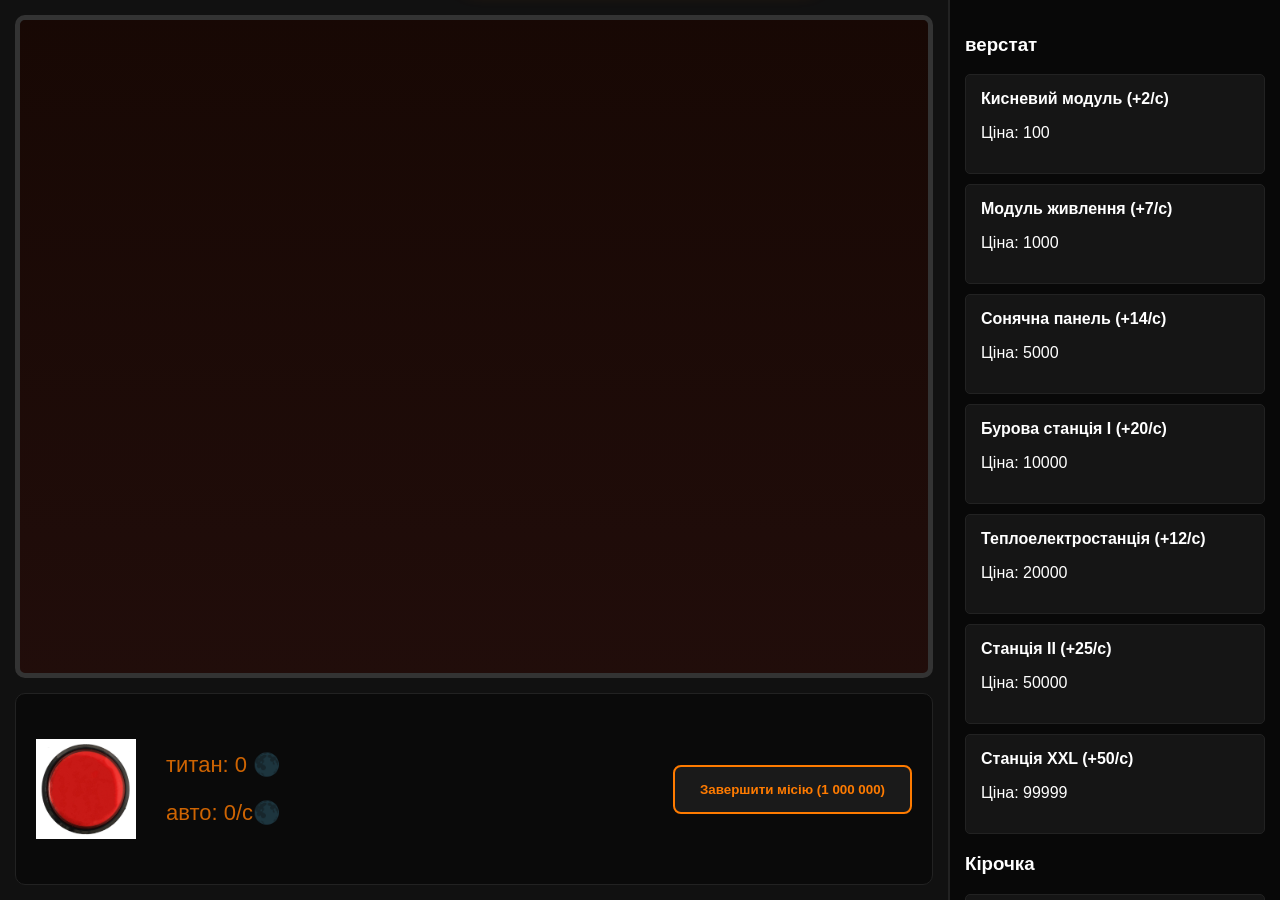
==== index.html @ 33591655 "Add files via upload" ====
<!doctype html>
<html lang="uk">
  <head>
    <meta charset="UTF-8" />
    <title>Mars Clicker</title>
    <link rel="stylesheet" href="src/style.css" />
  </head>
  <body>
    <div class="clicker">
      <div class="game">
        <div class="marsGlass">
          <!-- Відео на фоні -->
          <video autoplay muted loop id="marsVid">
            <source src="assets/videoplayback.mp4" type="video/mp4" />
          </video>
          <div class="marsBaccground"></div>
        </div>

        <div class="panel">
          <img
            src="assets/button-60mm-red-with-led.2.jpg"
            class="clickButton"
          />
          <div class="stats">
            <p>титан: <span class="ores">0</span> 🌑</p>
            <p>авто: <span class="money/s">0</span>/с🌑</p>
          </div>
          <button class="finishMission">Завершити місію (1 000 000)</button>
        </div>
      </div>

      <div class="shops">
        <h3>верстат</h3>
        <div class="shop">
          <b>Кисневий модуль (+2/с)</b>
          <p>Ціна: <span class="price">100</span></p>
        </div>
        <div class="shop">
          <b>Модуль живлення (+7/с)</b>
          <p>Ціна: <span class="price">1000</span></p>
        </div>
        <div class="shop">
          <b>Сонячна панель (+14/с)</b>
          <p>Ціна: <span class="price">5000</span></p>
        </div>
        <div class="shop">
          <b>Бурова станція I (+20/с)</b>
          <p>Ціна: <span class="price">10000</span></p>
        </div>
        <div class="shop">
          <b>Теплоелектростанція (+12/с)</b>
          <p>Ціна: <span class="price">20000</span></p>
        </div>
        <div class="shop">
          <b>Станція II (+25/с)</b>
          <p>Ціна: <span class="price">50000</span></p>
        </div>
        <div class="shop">
          <b>Станція XXL (+50/с)</b>
          <p>Ціна: <span class="price">99999</span></p>
        </div>

        <h3>Кірочка</h3>
        <div class="shop">
          <b>Палка (+2)</b>
          <p>Ціна: <span class="price">150</span></p>
        </div>
        <div class="shop">
          <b>Кірка (+7)</b>
          <p>Ціна: <span class="price">500</span></p>
        </div>
        <div class="shop">
          <b>Непрацюючий бур (+10)</b>
          <p>Ціна: <span class="price">2000</span></p>
        </div>
        <div class="shop">
          <b>Бур (+15)</b>
          <p>Ціна: <span class="price">7000</span></p>
        </div>
        <div class="shop">
          <b>Бур під стероїдами (+25)</b>
          <p>Ціна: <span class="price">13000</span></p>
        </div>
        <div class="shop">
          <b>Костюм КРАБ (+42)</b>
          <p>Ціна: <span class="price">424242</span></p>
        </div>
        <div class="shop">
          <b>Рукавиця нескінченності (+67)</b>
          <p>Ціна: <span class="price">676767</span></p>
        </div>
      </div>
    </div>

    <div id="achievement-box" class="achievement">
      <div class="ach-icon">🏆</div>
      <div class="ach-text">
        <b id="ach-title">Досягнення!</b>
        <p id="ach-desc">Ви щось розблокували.</p>
      </div>
    </div>
    <script src="src/script.js"></script>
  </body>
</html>
---- src/style.css ----
body {
  margin: 0;
  background: #050505;
  color: white;
  font-family: sans-serif;
  overflow: hidden;
}

.clicker {
  display: flex;
  height: 100vh;
}

.game {
  flex: 1;
  display: flex;
  flex-direction: column;
  padding: 15px;
  background: #111;
}

.marsGlass {
  flex: 1;
  border: 5px solid #333;
  border-radius: 10px;
  overflow: hidden;
  position: relative; 
  background: black;
}

#marsVid {
  position: absolute;
  top: 50%;
  left: 50%;
  min-width: 100%;
  min-height: 100%;
  transform: translate(-50%, -50%);
  object-fit: cover;
  z-index: 1;
}

.marsBaccground {
  width: 100%;
  height: 100%;
  /* Напівпрозорий градієнт для ефекту скла */
  background: linear-gradient(rgba(59, 20, 10, 0.4), rgba(165, 65, 52, 0.2));
  position: relative;
  z-index: 2;
  pointer-events: none;
}

.panel {
  height: 150px;
  margin-top: 15px;
  background: #0a0a0a;
  display: flex;
  align-items: center;
  padding: 20px;
  gap: 30px;
  border-radius: 10px;
  border: 1px solid #222;
}

.clickButton {
  width: 100px;
  height: 100px;
  cursor: pointer;
  transition: 0.1s;
}

.stats {
  font-size: 22px;
  color: #ff7b00cc;
}

.finishMission {
  margin-left: auto;
  background: #1a1a1a;
  border: 2px solid #ff7b00;
  color: #ff7b00;
  padding: 15px 25px;
  font-weight: bold;
  border-radius: 8px;
  cursor: pointer;
}

.shops {
  width: 300px;
  background: #080808;
  border-left: 2px solid #222;
  padding: 15px;
  overflow-y: auto;
}

.shop {
  background: #151515;
  padding: 15px;
  margin-bottom: 10px;
  border-radius: 5px;
  border: 1px solid #222;
  cursor: pointer;
}

.shop:hover {
  background: #1c1c1c;
}

.achievement {
  position: fixed;
  top: -120px; 
  left: 50%;
  transform: translateX(-50%);
  background: #1a1a1ae5;
  border: 2px solid #ff7b00;
  border-radius: 12px;
  padding: 15px 25px;
  display: flex;
  align-items: center;
  gap: 15px;
  transition: 0.6s cubic-bezier(0.175, 0.885, 0.32, 1.275);
  z-index: 1000;
  box-shadow: 0 5px 20px rgba(255, 123, 0, 0.3);
  min-width: 300px;
}


.achievement.show {
  top: 20px;
}

.ach-icon {
  font-size: 30px;
}
.ach-title {
  color: #ff7b00;
  font-size: 16px;
}
.ach-desc {
  margin: 0;
  font-size: 13px;
  color: #fcfcfc;
}
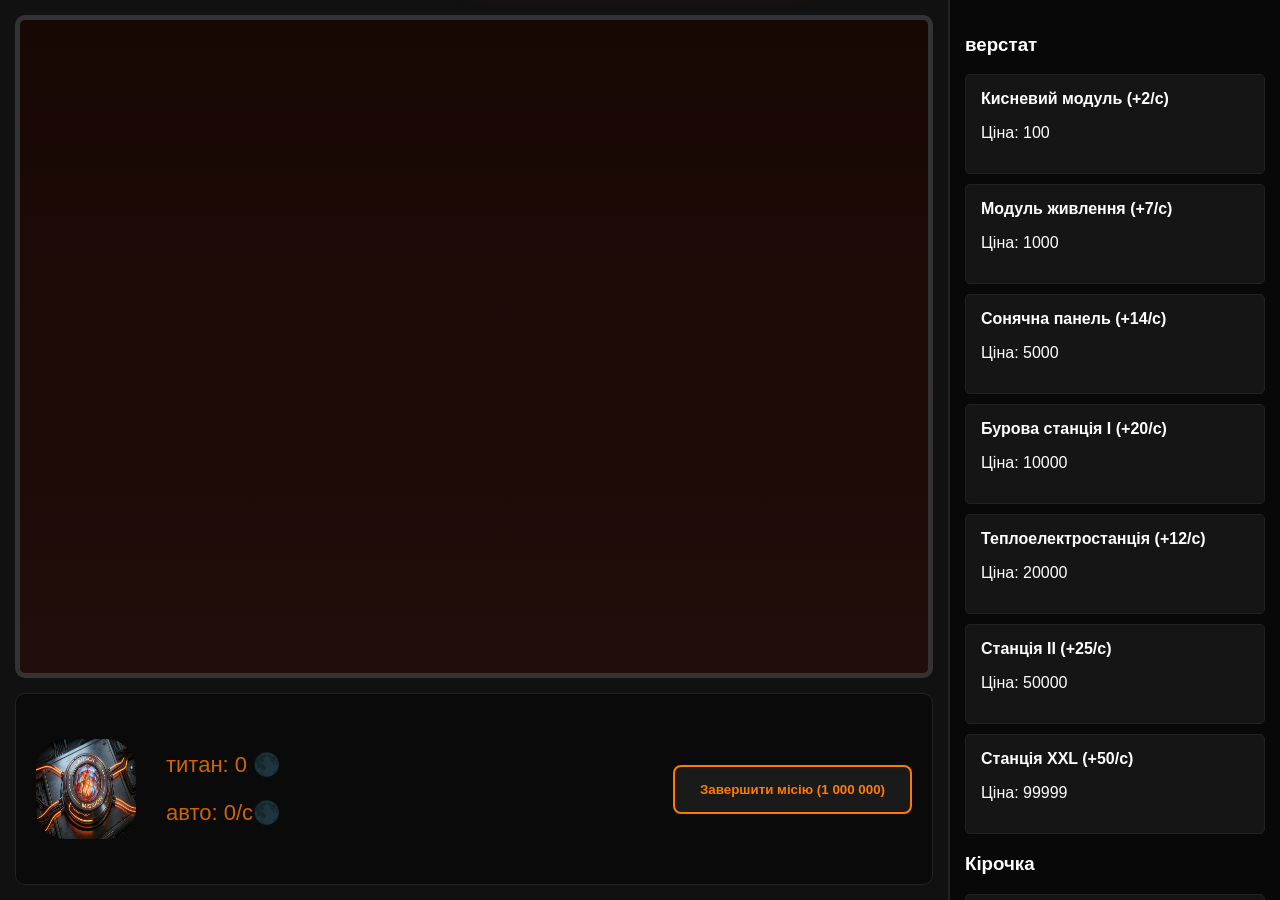
==== commit 3da4fd7f: "Add files via upload" ====
--- a/index.html
+++ b/index.html
@@ -8,19 +8,15 @@
   <body>
     <div class="clicker">
       <div class="game">
-        <div class="marsGlass">
-          <!-- Відео на фоні -->
-          <video autoplay muted loop id="marsVid">
-            <source src="assets/videoplayback.mp4" type="video/mp4" />
-          </video>
-          <div class="marsBaccground"></div>
-        </div>
-
+       <div class="marsGlass">
+  <video autoplay muted loop id="marsVid">
+    <source src="assets/videoplayback (online-video-cutter.com).mp4" type="video/mp4" />
+  </video>
+  <div class="marsBaccground"></div>
+</div>
         <div class="panel">
-          <img
-            src="assets/button-60mm-red-with-led.2.jpg"
-            class="clickButton"
-          />
+          <img src="assets/Gemini_Generated_Image_8klv8n8klv8n8klv.png"
+            class="clickButton" />
           <div class="stats">
             <p>титан: <span class="ores">0</span> 🌑</p>
             <p>авто: <span class="money/s">0</span>/с🌑</p>
@@ -96,7 +92,7 @@
       <div class="ach-icon">🏆</div>
       <div class="ach-text">
         <b id="ach-title">Досягнення!</b>
-        <p id="ach-desc">Ви щось розблокували.</p>
+        <p id="ach-desc">Ви щось розблокували</p>
       </div>
     </div>
     <script src="src/script.js"></script>
--- a/src/style.css
+++ b/src/style.css
@@ -42,7 +42,7 @@
 .marsBaccground {
   width: 100%;
   height: 100%;
-  /* Напівпрозорий градієнт для ефекту скла */
+
   background: linear-gradient(rgba(59, 20, 10, 0.4), rgba(165, 65, 52, 0.2));
   position: relative;
   z-index: 2;
@@ -66,6 +66,7 @@
   height: 100px;
   cursor: pointer;
   transition: 0.1s;
+  border-radius: 30px;
 }
 
 .stats {
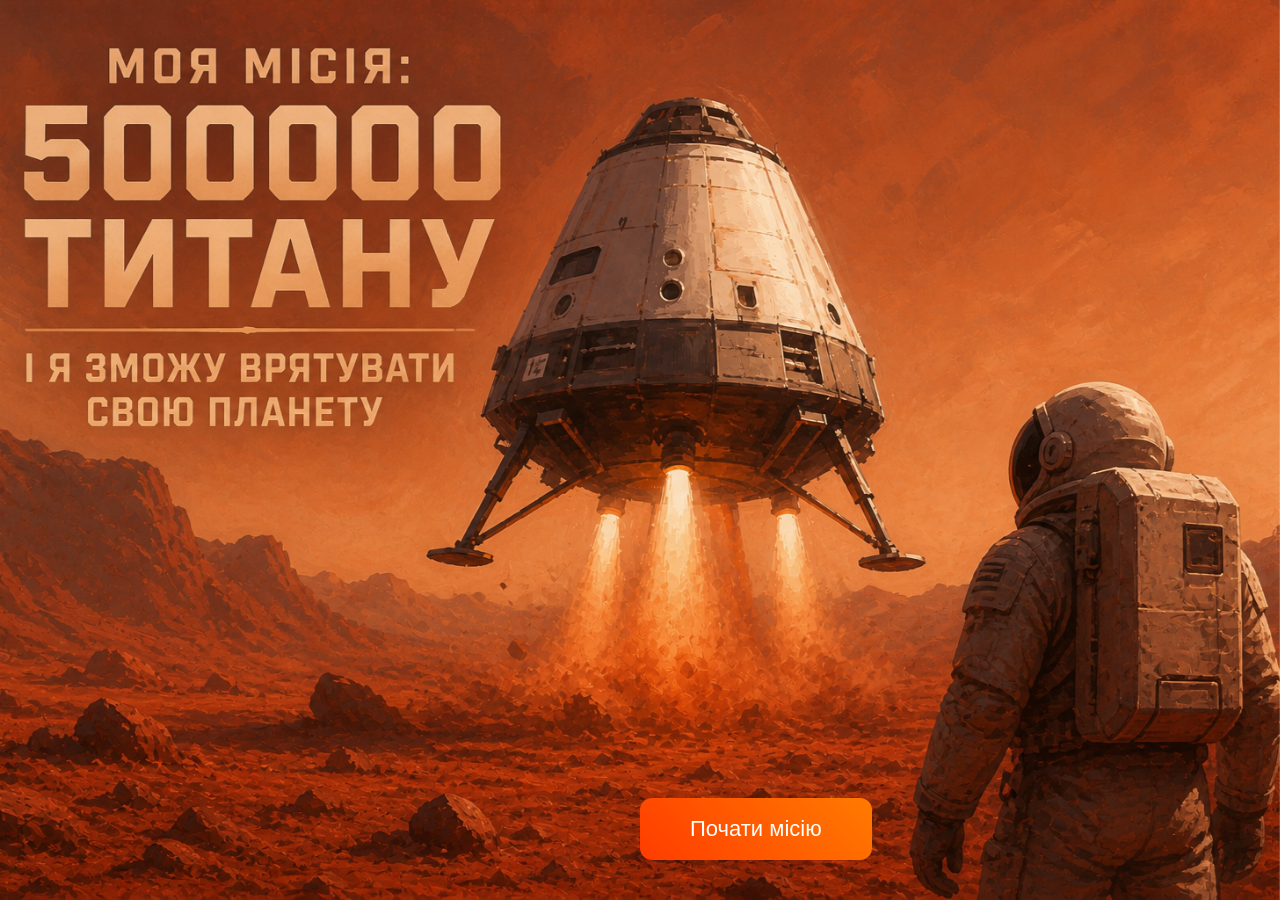
==== commit 6bcca319: "Add files via upload" ====
--- a/index.html
+++ b/index.html
@@ -3,98 +3,15 @@
   <head>
     <meta charset="UTF-8" />
     <title>Mars Clicker</title>
-    <link rel="stylesheet" href="src/style.css" />
+    <link rel="stylesheet" href="src/index.css" />
   </head>
   <body>
-    <div class="clicker">
-      <div class="game">
-       <div class="marsGlass">
-  <video autoplay muted loop id="marsVid">
-    <source src="assets/videoplayback (online-video-cutter.com).mp4" type="video/mp4" />
-  </video>
-  <div class="marsBaccground"></div>
+    <img src="assets/ChatGPT Image 5 мая 2026 г., 21_37_27.png" />
+
+   <div class="button">
+  <a href="main.html">
+    <button class="btn">Почати місію</button>
+  </a>
 </div>
-        <div class="panel">
-          <img src="assets/Gemini_Generated_Image_8klv8n8klv8n8klv.png"
-            class="clickButton" />
-          <div class="stats">
-            <p>титан: <span class="ores">0</span> 🌑</p>
-            <p>авто: <span class="money/s">0</span>/с🌑</p>
-          </div>
-          <button class="finishMission">Завершити місію (1 000 000)</button>
-        </div>
-      </div>
-
-      <div class="shops">
-        <h3>верстат</h3>
-        <div class="shop">
-          <b>Кисневий модуль (+2/с)</b>
-          <p>Ціна: <span class="price">100</span></p>
-        </div>
-        <div class="shop">
-          <b>Модуль живлення (+7/с)</b>
-          <p>Ціна: <span class="price">1000</span></p>
-        </div>
-        <div class="shop">
-          <b>Сонячна панель (+14/с)</b>
-          <p>Ціна: <span class="price">5000</span></p>
-        </div>
-        <div class="shop">
-          <b>Бурова станція I (+20/с)</b>
-          <p>Ціна: <span class="price">10000</span></p>
-        </div>
-        <div class="shop">
-          <b>Теплоелектростанція (+12/с)</b>
-          <p>Ціна: <span class="price">20000</span></p>
-        </div>
-        <div class="shop">
-          <b>Станція II (+25/с)</b>
-          <p>Ціна: <span class="price">50000</span></p>
-        </div>
-        <div class="shop">
-          <b>Станція XXL (+50/с)</b>
-          <p>Ціна: <span class="price">99999</span></p>
-        </div>
-
-        <h3>Кірочка</h3>
-        <div class="shop">
-          <b>Палка (+2)</b>
-          <p>Ціна: <span class="price">150</span></p>
-        </div>
-        <div class="shop">
-          <b>Кірка (+7)</b>
-          <p>Ціна: <span class="price">500</span></p>
-        </div>
-        <div class="shop">
-          <b>Непрацюючий бур (+10)</b>
-          <p>Ціна: <span class="price">2000</span></p>
-        </div>
-        <div class="shop">
-          <b>Бур (+15)</b>
-          <p>Ціна: <span class="price">7000</span></p>
-        </div>
-        <div class="shop">
-          <b>Бур під стероїдами (+25)</b>
-          <p>Ціна: <span class="price">13000</span></p>
-        </div>
-        <div class="shop">
-          <b>Костюм КРАБ (+42)</b>
-          <p>Ціна: <span class="price">424242</span></p>
-        </div>
-        <div class="shop">
-          <b>Рукавиця нескінченності (+67)</b>
-          <p>Ціна: <span class="price">676767</span></p>
-        </div>
-      </div>
-    </div>
-
-    <div id="achievement-box" class="achievement">
-      <div class="ach-icon">🏆</div>
-      <div class="ach-text">
-        <b id="ach-title">Досягнення!</b>
-        <p id="ach-desc">Ви щось розблокували</p>
-      </div>
-    </div>
-    <script src="src/script.js"></script>
   </body>
 </html>
--- a/src/index.css
+++ b/src/index.css
@@ -0,0 +1,35 @@
+body {
+  margin: 0;
+  height: 100%;
+
+}
+
+/* Картинка на весь екран */
+img {
+  position: fixed;
+  top: 0;
+  left: 0;
+  width: 100%;
+  height: 100%;
+  object-fit: cover; /* ⬅️ ключове */
+  z-index: -1;
+}
+
+
+.button {
+  position: fixed;
+  bottom: 40px;     
+  left: 50%; 
+  
+}
+
+
+.btn {
+  padding: 18px 50px;
+  font-size: 22px;
+  border: none;
+  border-radius: 12px;
+  background: linear-gradient(45deg, #ff3c00, #ff7b00);
+  color: white;
+  cursor: pointer;
+}
